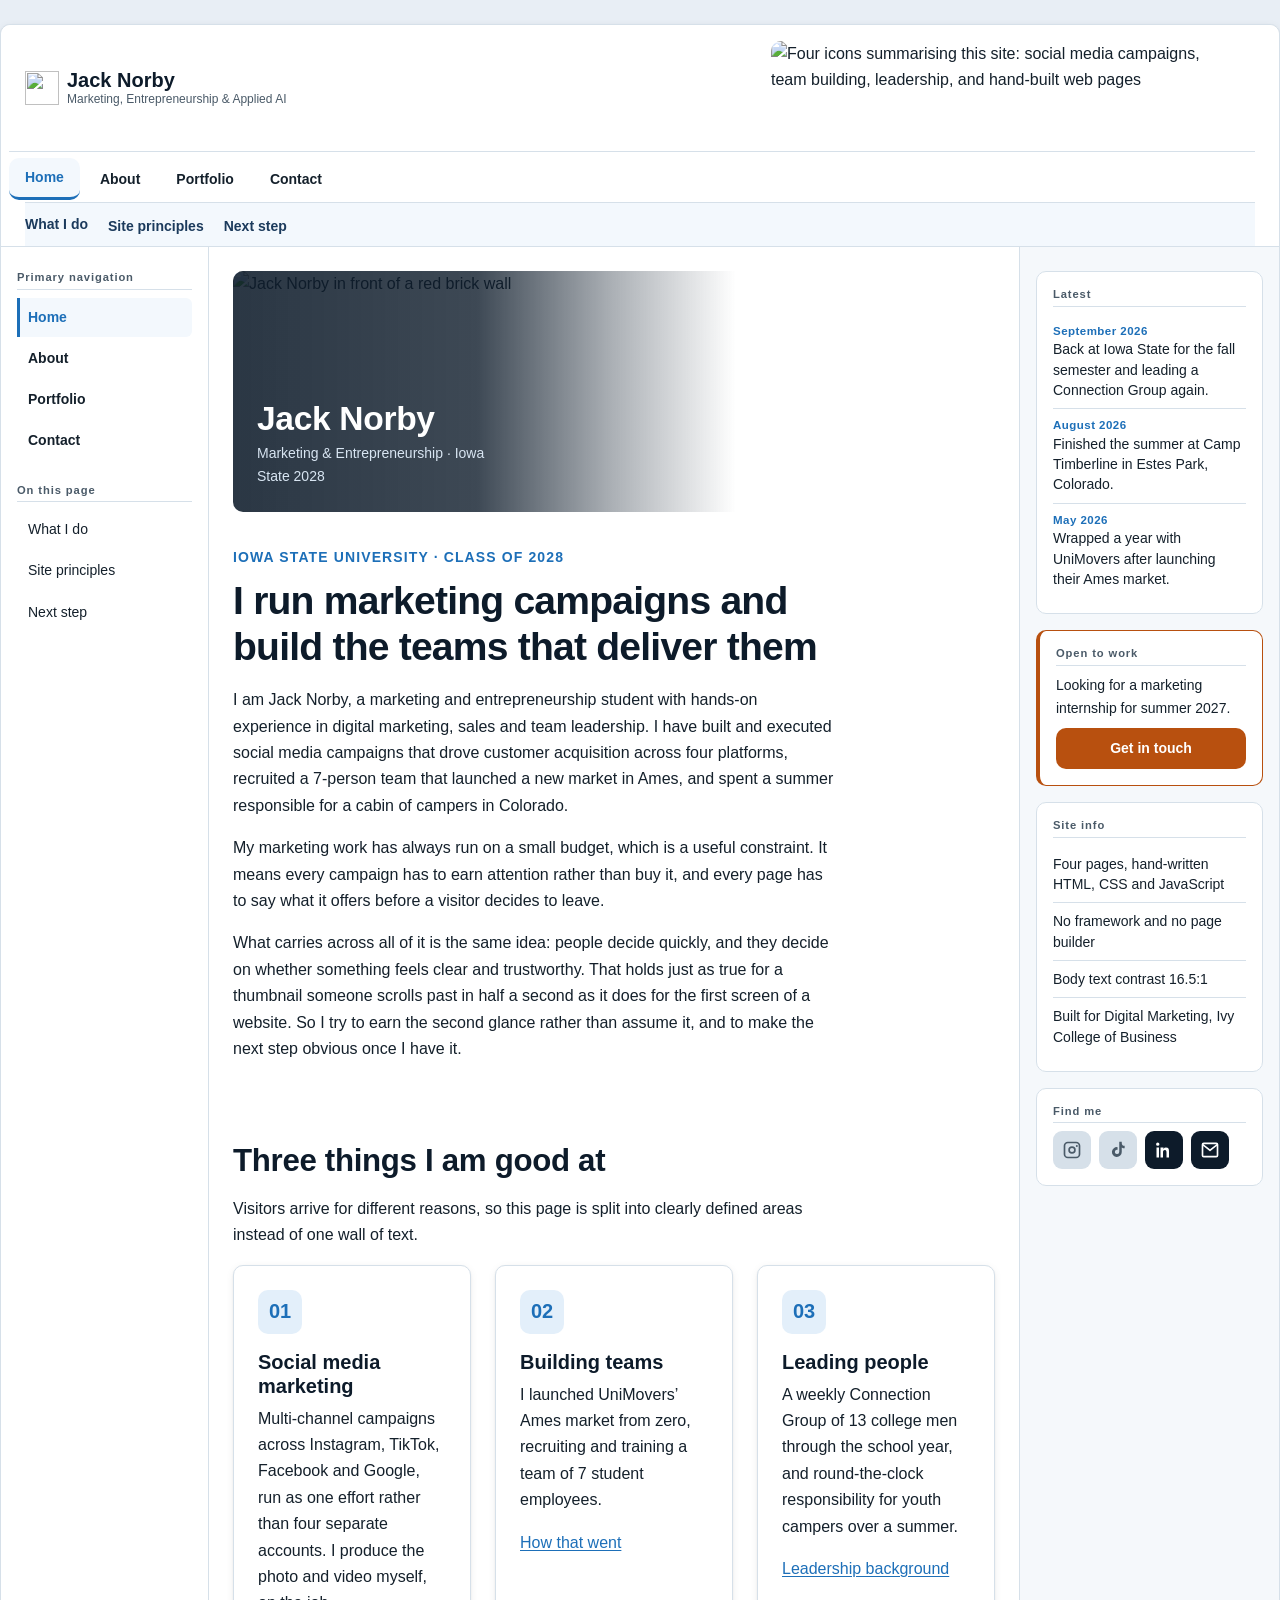
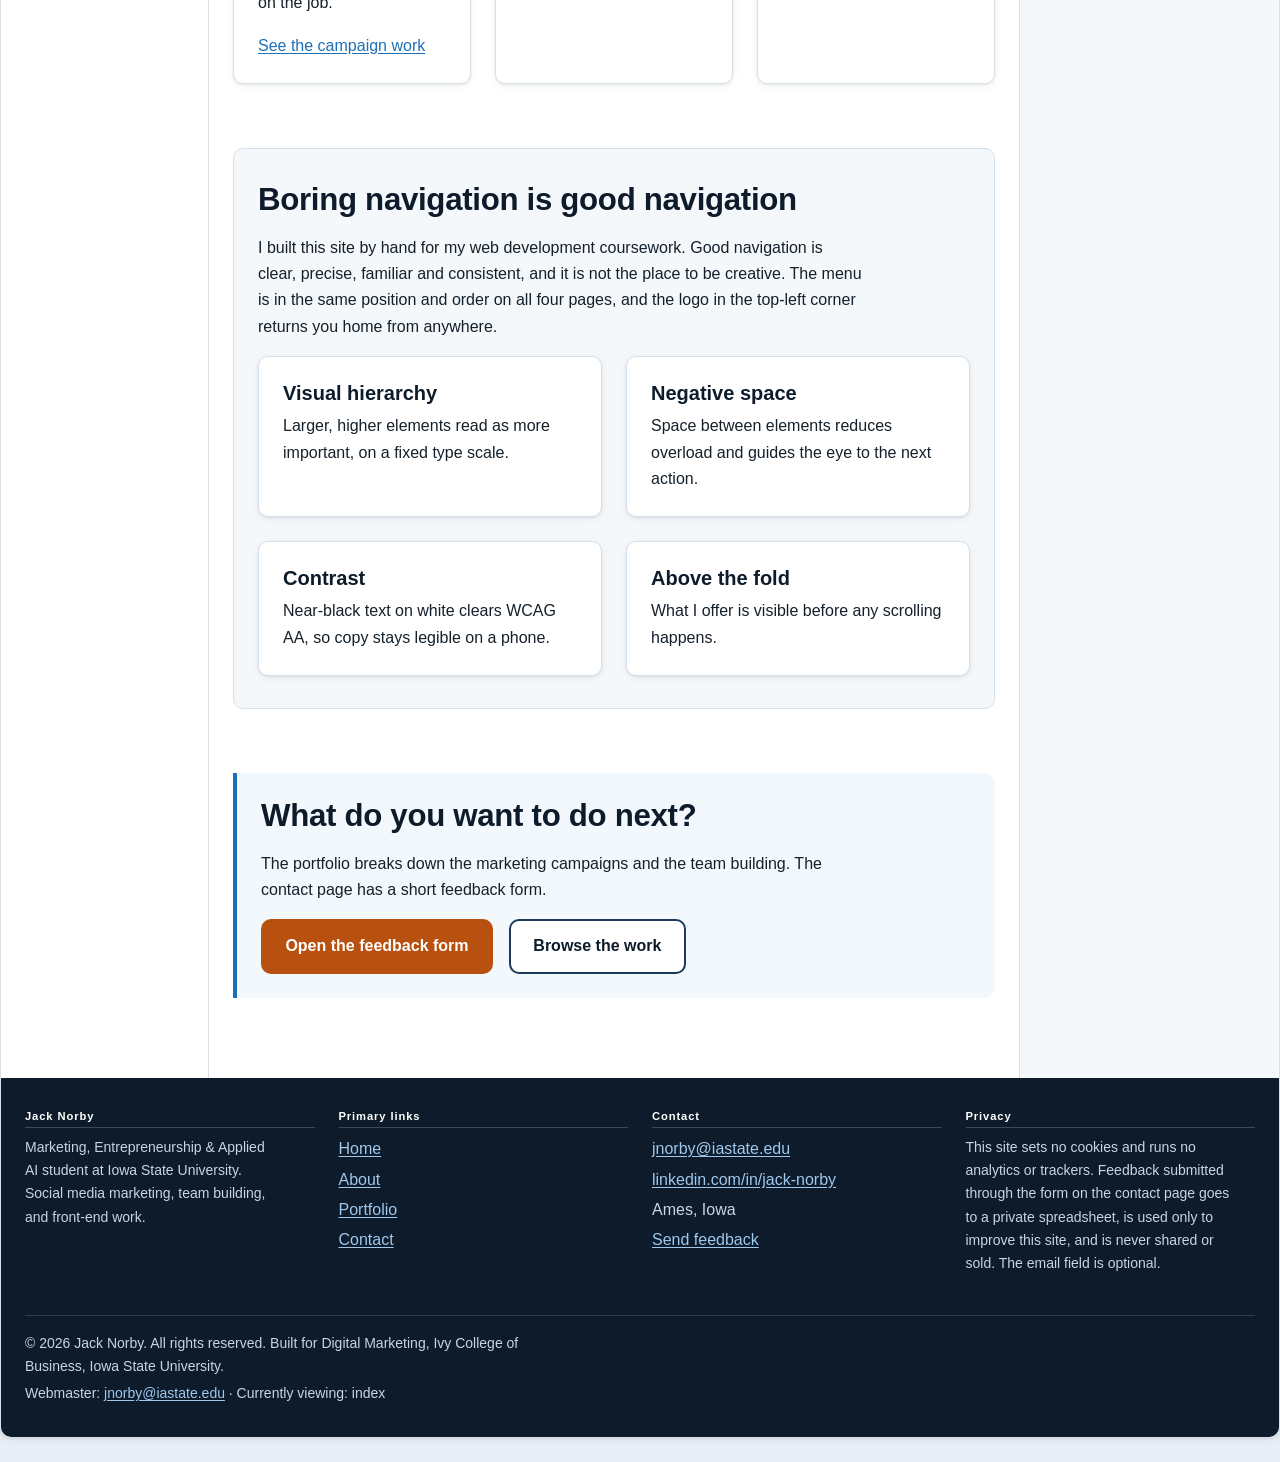
==== index.html @ fef016b6 "Add files via upload" ====
<!DOCTYPE html>
<html lang="en">
<head>
  <meta charset="UTF-8">
  <meta name="viewport" content="width=device-width, initial-scale=1.0">
  <meta name="description" content="Jack Norby — marketing student at Iowa State University. Social media marketing campaigns, team building, and hand-built web pages.">
  <title>Jack Norby | Marketing &amp; Entrepreneurship Student</title>
  <link rel="icon" href="./images/favicon.svg" type="image/svg+xml">
  <link rel="stylesheet" href="./styles.css">
</head>
<body>
  <a class="skip-link" href="#main">Skip to main content</a>

  <!-- The page area. The background showing around it on all four sides is
       the body/background area from the layout diagram. -->
  <div class="page-frame">

    <!-- Logo, informational graphics, primary nav, secondary nav (nav.js) -->
    <div data-site-header></div>
    <noscript>
      <div class="shell nav__fallback">
        <p><strong>Navigation:</strong>
          <a href="./index.html">Home</a> &middot;
          <a href="./about.html">About</a> &middot;
          <a href="./portfolio.html">Portfolio</a> &middot;
          <a href="./contact.html">Contact</a>
        </p>
      </div>
    </noscript>

    <div class="page-grid">

      <!-- Left column: primary and secondary navigation (nav.js) -->
      <aside data-site-sidebar></aside>

      <!-- Centre column: hero image at top, then the main content -->
      <div class="col-mid">
        <main id="main">

          <figure class="hero-image hero-image--photo">
            <img src="./images/hero-photo.jpg"
                 alt="Jack Norby in front of a red brick wall"
                 width="724" height="302">
            <figcaption class="hero-image__caption">
              <strong>Jack Norby</strong>
              <span class="hero-image__sub">Marketing &amp; Entrepreneurship &middot; Iowa State 2028</span>
            </figcaption>
          </figure>

          <section class="section">
            <div class="wrap">
              <span class="eyebrow">IOWA STATE UNIVERSITY &middot; CLASS OF 2028</span>
              <h1>I run marketing campaigns and build the teams that deliver them</h1>
              <p>
                I am Jack Norby, a marketing and entrepreneurship student with
                hands-on experience in digital marketing, sales and team
                leadership. I have built and executed social media campaigns that
                drove customer acquisition across four platforms, recruited a
                7-person team that launched a new market in Ames, and spent a
                summer responsible for a cabin of campers in Colorado.
              </p>
              <p>
                My marketing work has always run on a small budget, which is a
                useful constraint. It means every campaign has to earn attention
                rather than buy it, and every page has to say what it offers before
                a visitor decides to leave.
              </p>
              <p>
                What carries across all of it is the same idea: people decide
                quickly, and they decide on whether something feels clear and
                trustworthy. That holds just as true for a thumbnail someone scrolls
                past in half a second as it does for the first screen of a website.
                So I try to earn the second glance rather than assume it, and to make
                the next step obvious once I have it.
              </p>
            </div>
          </section>

          <section class="section" id="what-i-do">
            <div class="wrap">
              <h2>Three things I am good at</h2>
              <p>
                Visitors arrive for different reasons, so this page is split into
                clearly defined areas instead of one wall of text.
              </p>

              <div class="grid grid--3">
                <article class="card">
                  <div class="card__icon" aria-hidden="true">01</div>
                  <h3>Social media marketing</h3>
                  <p>
                    Multi-channel campaigns across Instagram, TikTok, Facebook and
                    Google, run as one effort rather than four separate accounts. I
                    produce the photo and video myself, on the job.
                  </p>
                  <p><a href="./portfolio.html">See the campaign work</a></p>
                </article>

                <article class="card">
                  <div class="card__icon" aria-hidden="true">02</div>
                  <h3>Building teams</h3>
                  <p>
                    I launched UniMovers&rsquo; Ames market from zero, recruiting
                    and training a team of 7 student employees.
                  </p>
                  <p><a href="./about.html">How that went</a></p>
                </article>

                <article class="card">
                  <div class="card__icon" aria-hidden="true">03</div>
                  <h3>Leading people</h3>
                  <p>
                    A weekly Connection Group of 13 college men through the school
                    year, and round-the-clock responsibility for youth campers over
                    a summer.
                  </p>
                  <p><a href="./about.html">Leadership background</a></p>
                </article>
              </div>
            </div>
          </section>

          <section class="section section--alt" id="principles">
            <div class="wrap">
              <h2>Boring navigation is good navigation</h2>
              <p>
                I built this site by hand for my web development coursework. Good
                navigation is clear, precise, familiar and consistent, and it is not
                the place to be creative. The menu is in the same position and order
                on all four pages, and the logo in the top-left corner returns you
                home from anywhere.
              </p>

              <div class="grid grid--2">
                <div class="card">
                  <h3>Visual hierarchy</h3>
                  <p>Larger, higher elements read as more important, on a fixed type scale.</p>
                </div>
                <div class="card">
                  <h3>Negative space</h3>
                  <p>Space between elements reduces overload and guides the eye to the next action.</p>
                </div>
                <div class="card">
                  <h3>Contrast</h3>
                  <p>Near-black text on white clears WCAG AA, so copy stays legible on a phone.</p>
                </div>
                <div class="card">
                  <h3>Above the fold</h3>
                  <p>What I offer is visible before any scrolling happens.</p>
                </div>
              </div>
            </div>
          </section>

          <section class="section" id="next-step">
            <div class="wrap">
              <div class="callout">
                <h2>What do you want to do next?</h2>
                <p>
                  The portfolio breaks down the marketing campaigns and the team
                  building. The contact page has a short feedback form.
                </p>
                <div class="btn-row">
                  <a class="btn btn--primary" href="./contact.html">Open the feedback form</a>
                  <a class="btn btn--secondary" href="./portfolio.html">Browse the work</a>
                </div>
              </div>
            </div>
          </section>

        </main>
      </div>

      <!-- Right column: sticky content (nav.js) -->
      <aside data-site-rail></aside>

    </div>

    <div data-site-footer></div>
  </div>

  <script src="./nav.js"></script>
</body>
</html>
---- styles.css ----
/* ============================================================
   Global stylesheet
   Design decisions are driven by the course materials:
   - Sans-serif (Arial/Helvetica family) for screen legibility  [Web Dev 1, p.19]
   - Blue primary = trust/calm, accessible for red-green CVD    [Reading 02, §2]
   - High contrast body text, generous negative space           [Reading 02, §2]
   - Important content above the fold                           [Web Dev 1, p.18]
   - Print stylesheet capped at 750px                           [Web Dev 1, p.14]
   ============================================================ */

/* ---------- 1. Design tokens ---------- */
:root {
  /* Monochromatic blue palette + one warm accent for CTAs */
  --navy-900: #0d1b2a;
  --navy-800: #142c45;
  --navy-700: #1b3a5c;
  --blue-600: #1d6fb8;
  --blue-500: #2a84d2;
  --blue-100: #e3effa;
  --blue-050: #f3f8fd;

  --accent-600: #b8500f;   /* urgency/action, used sparingly */
  --accent-500: #d96319;

  --ink:        #14202b;   /* body text: 14.6:1 on white */
  --ink-muted:  #4a5a68;   /* secondary text: 7.3:1 on white */
  --surface:    #ffffff;
  --surface-alt:#f5f8fb;
  --line:       #d6e0e9;

  --ok-600:     #0f7a4f;

  /* The area around the page column (diagram: "body or background area") */
  --backdrop:   #e8eef5;

  /* Three-column page grid */
  --col-left:  208px;
  --col-right: 260px;

  /* Type scale — logical, ~1.25 ratio, so hierarchy is unambiguous */
  --step--1: 0.875rem;
  --step-0:  1rem;
  --step-1:  1.25rem;
  --step-2:  1.563rem;
  --step-3:  1.953rem;
  --step-4:  2.441rem;

  /* Spacing scale keeps white space consistent */
  --space-1: 0.25rem;
  --space-2: 0.5rem;
  --space-3: 1rem;
  --space-4: 1.5rem;
  --space-5: 2rem;
  --space-6: 3rem;
  --space-7: 4.5rem;

  --radius: 10px;
  --shadow-1: 0 1px 2px rgba(13, 27, 42, 0.08), 0 2px 8px rgba(13, 27, 42, 0.06);
  --shadow-2: 0 6px 24px rgba(13, 27, 42, 0.14);

  --measure: 68ch;          /* readable line length */
  --wrap: 1120px;
  --transition: 160ms ease;
}

/* ---------- 2. Reset / base ---------- */
*, *::before, *::after { box-sizing: border-box; }

html { scroll-behavior: smooth; }

body {
  margin: 0;
  font-family: Arial, Helvetica, "Helvetica Neue", sans-serif;
  font-size: var(--step-0);
  line-height: 1.65;
  color: var(--ink);
  /* The page column sits on a distinct background, which is the
     "body or background area" framing the layout on all sides. */
  background: var(--backdrop);
  -webkit-text-size-adjust: 100%;
}

img, svg { max-width: 100%; height: auto; display: block; }

h1, h2, h3, h4 {
  line-height: 1.2;
  color: var(--navy-900);
  margin: 0 0 var(--space-3);
  text-wrap: balance;
}
h1 { font-size: var(--step-4); letter-spacing: -0.02em; }
h2 { font-size: var(--step-3); letter-spacing: -0.01em; }
h3 { font-size: var(--step-1); }
h4 { font-size: var(--step-0); text-transform: none; }

p, ul, ol { margin: 0 0 var(--space-3); max-width: var(--measure); }
ul, ol { padding-left: 1.25em; }
li + li { margin-top: var(--space-1); }

/* Web convention: in-text links are a different color AND underlined,
   and visited links change color so people remember where they've been. */
a { color: var(--blue-600); text-decoration: underline; text-underline-offset: 2px; }
a:visited { color: var(--navy-700); }
a:hover { color: var(--accent-600); }
a:focus-visible,
button:focus-visible,
summary:focus-visible {
  outline: 3px solid var(--blue-500);
  outline-offset: 2px;
  border-radius: 4px;
}

/* Skip link — keyboard users get past the nav */
.skip-link {
  position: absolute;
  left: -9999px;
  top: 0;
  background: var(--navy-900);
  color: #fff;
  padding: var(--space-2) var(--space-3);
  z-index: 100;
}
.skip-link:focus { left: var(--space-3); top: var(--space-3); }

/* ---------- 3. Layout helpers ---------- */
.wrap {
  width: 100%;
  max-width: var(--wrap);
  margin-inline: auto;
  padding-inline: var(--space-4);
}

/* The page column. Everything inside the white area lines up to this,
   so the header, the three columns and the footer share one grid. */
.shell {
  width: 100%;
  max-width: 1280px;
  margin-inline: auto;
  padding-inline: var(--space-4);
}

/* The white page sitting on the backdrop. */
.page-frame {
  max-width: 1320px;
  margin: var(--space-4) auto;
  background: var(--surface);
  border: 1px solid var(--line);
  border-radius: var(--radius);
  box-shadow: var(--shadow-1);
}

/* The header and footer live inside the page area, so they take its corners.
   Note: no overflow:hidden here — that would create a scroll container and
   stop the right-hand rail from sticking. */
.page-frame > .site-header {
  position: static;
  border-radius: var(--radius) var(--radius) 0 0;
  backdrop-filter: none;
  background: var(--surface);
}
.page-frame > .site-footer {
  border-radius: 0 0 var(--radius) var(--radius);
  margin-top: 0;
}

/* Left navigation | main content | sticky content */
.page-grid {
  display: grid;
  grid-template-columns: var(--col-left) minmax(0, 1fr) var(--col-right);
  gap: 0;
  align-items: start;
}

/* The columns themselves stretch the full height of the grid row so their
   border and background run the whole way down; the contents stick instead. */
.col-left {
  padding: var(--space-4) var(--space-3);
  border-right: 1px solid var(--line);
  align-self: stretch;
}

.col-mid { min-width: 0; padding: var(--space-4); }

.col-right {
  padding: var(--space-4) var(--space-3);
  border-left: 1px solid var(--line);
  background: var(--surface-alt);
  align-self: stretch;
}

/* "Sticky content such as news items, adverts, offers..." */
.col-sticky { position: sticky; top: var(--space-3); }
.col-sticky--rail { display: grid; gap: var(--space-3); align-content: start; }

.section { padding-block: var(--space-6); }
.section--alt { background: var(--surface-alt); border-block: 1px solid var(--line); }

.section-head { max-width: var(--measure); margin-bottom: var(--space-5); }
.section-head p { color: var(--ink-muted); font-size: var(--step-1); margin-bottom: 0; }

.eyebrow {
  display: inline-block;
  font-size: var(--step--1);
  font-weight: bold;
  letter-spacing: 0.08em;
  color: var(--blue-600);
  margin-bottom: var(--space-2);
}

.grid { display: grid; gap: var(--space-4); }
.grid--3 { grid-template-columns: repeat(auto-fit, minmax(260px, 1fr)); }
.grid--2 { grid-template-columns: repeat(auto-fit, minmax(300px, 1fr)); }

/* ---------- 4. Header + navigation (injected by nav.js) ---------- */
.site-header {
  position: sticky;
  top: 0;
  z-index: 50;
  background: rgba(255, 255, 255, 0.96);
  backdrop-filter: saturate(150%) blur(8px);
  border-bottom: 1px solid var(--line);
}

.site-header__inner {
  display: flex;
  align-items: center;
  justify-content: space-between;
  gap: var(--space-4);
  min-height: 68px;
}

/* Convention: brand logo top-left, and it links home from every page. */
.brand {
  display: inline-flex;
  align-items: center;
  gap: var(--space-2);
  font-weight: bold;
  font-size: var(--step-1);
  color: var(--navy-900);
  text-decoration: none;
  flex: 0 0 auto;
}
.brand:visited { color: var(--navy-900); }
.brand:hover { color: var(--blue-600); }
.brand img { width: 34px; height: 34px; }
.brand__name { white-space: nowrap; }

.nav__list {
  list-style: none;
  display: flex;
  align-items: center;
  gap: var(--space-1);
  /* Pull the row back by the link's own side padding so the first label
     sits flush with the logo and the content below, not inset from it. */
  margin: 0 0 0 calc(var(--space-3) * -1);
  padding: 0;
  max-width: none;
}
.nav__link {
  display: block;
  padding: var(--space-2) var(--space-3);
  border-radius: var(--radius);
  color: var(--ink);
  text-decoration: none;
  font-weight: bold;
  font-size: var(--step--1);
  border-bottom: 3px solid transparent;
  transition: background var(--transition), color var(--transition), border-color var(--transition);
}
.nav__link:visited { color: var(--ink); }
/* Interactive feedback: every nav item has an explicit hover state. */
.nav__link:hover { background: var(--blue-100); color: var(--navy-900); }
.nav__link[aria-current="page"] {
  color: var(--blue-600);
  border-bottom-color: var(--blue-600);
  background: var(--blue-050);
}
/* The current page's link still needs its own hover state, otherwise it is the
   one item in the menu that gives no feedback when the pointer is over it. */
.nav__link[aria-current="page"]:hover { background: var(--blue-100); color: var(--navy-900); }

/* Hamburger button — hidden on desktop, shown by the media query below. */
.nav__toggle {
  display: none;
  align-items: center;
  gap: var(--space-2);
  background: var(--surface);
  color: var(--navy-900);
  border: 1px solid var(--line);
  border-radius: var(--radius);
  padding: var(--space-2) var(--space-3);
  font: inherit;
  font-size: var(--step--1);
  font-weight: bold;
  cursor: pointer;
  transition: background var(--transition), border-color var(--transition);
}
.nav__toggle:hover { background: var(--blue-100); border-color: var(--blue-500); }
.nav__bars { display: grid; gap: 4px; }
.nav__bars span {
  display: block;
  width: 20px;
  height: 2px;
  background: currentColor;
  border-radius: 2px;
}

.nav__fallback { font-size: var(--step--1); }

/* ---------- 5. Buttons ---------- */
.btn {
  display: inline-flex;
  align-items: center;
  justify-content: center;
  gap: var(--space-2);
  padding: 0.75rem 1.4rem;
  border: 2px solid transparent;
  border-radius: var(--radius);
  font-weight: bold;
  font-size: var(--step-0);
  text-decoration: none;
  cursor: pointer;
  transition: transform var(--transition), background var(--transition),
              color var(--transition), box-shadow var(--transition), border-color var(--transition);
}
.btn--primary { background: var(--accent-600); color: #fff; }
.btn--primary:visited { color: #fff; }
.btn--primary:hover { background: var(--accent-500); transform: translateY(-2px); box-shadow: var(--shadow-2); }
.btn--secondary { background: var(--surface); color: var(--navy-900); border-color: var(--navy-700); }
.btn--secondary:visited { color: var(--navy-900); }
.btn--secondary:hover { background: var(--navy-900); color: #fff; transform: translateY(-2px); }
.btn:active { transform: translateY(0); }

.btn-row { display: flex; flex-wrap: wrap; gap: var(--space-3); }

/* ---------- 6. Hero (above the fold) ---------- */
.hero {
  background:
    radial-gradient(120% 120% at 100% 0%, var(--navy-700) 0%, var(--navy-900) 55%);
  color: #fff;
  padding-block: var(--space-7);
}
.hero__inner {
  display: grid;
  grid-template-columns: 1.15fr 0.85fr;
  gap: var(--space-6);
  align-items: center;
}
.hero h1 { color: #fff; font-size: clamp(2rem, 1.2rem + 3.2vw, 3.25rem); }
.hero p { color: #d8e5f2; font-size: var(--step-1); }
.hero .eyebrow { color: #8fc2ee; }
.hero__art { filter: drop-shadow(0 18px 36px rgba(0, 0, 0, 0.35)); }

.stat-row {
  display: flex;
  flex-wrap: wrap;
  gap: var(--space-5);
  margin-top: var(--space-5);
  padding-top: var(--space-4);
  border-top: 1px solid rgba(255, 255, 255, 0.18);
}
.stat__num { display: block; font-size: var(--step-3); font-weight: bold; color: #fff; }
.stat__label { font-size: var(--step--1); color: #a9c4dc; }

/* ---------- 7. Cards ---------- */
.card {
  background: var(--surface);
  border: 1px solid var(--line);
  border-radius: var(--radius);
  padding: var(--space-4);
  box-shadow: var(--shadow-1);
  transition: transform var(--transition), box-shadow var(--transition), border-color var(--transition);
}
.card:hover { transform: translateY(-4px); box-shadow: var(--shadow-2); border-color: var(--blue-500); }
.card h3 { margin-bottom: var(--space-2); }
.card p:last-child { margin-bottom: 0; }
.card__icon {
  width: 44px; height: 44px;
  display: grid; place-items: center;
  border-radius: var(--radius);
  background: var(--blue-100);
  color: var(--blue-600);
  font-size: var(--step-1);
  font-weight: bold;
  margin-bottom: var(--space-3);
}

/* Portfolio cards */
.work { display: flex; flex-direction: column; padding: 0; overflow: hidden; }
.work__thumb { border-bottom: 1px solid var(--line); background: var(--blue-050); }
.work__thumb img { width: 100%; aspect-ratio: 16 / 9; object-fit: cover; }
.work__body { padding: var(--space-4); display: flex; flex-direction: column; flex: 1; }
.work__body h3 { margin-bottom: var(--space-1); }
.tag-row { display: flex; flex-wrap: wrap; gap: var(--space-1); margin-bottom: var(--space-3); list-style: none; padding: 0; }
.tag {
  font-size: 0.75rem;
  font-weight: bold;
  letter-spacing: 0.03em;
  background: var(--blue-100);
  color: var(--navy-700);
  padding: 2px 8px;
  border-radius: 999px;
}
.work__result {
  margin-top: auto;
  padding-top: var(--space-3);
  border-top: 1px dashed var(--line);
  font-size: var(--step--1);
  color: var(--ok-600);
  font-weight: bold;
}

/* ---------- 8. Content blocks ---------- */
/* Portrait photo. A 2:3 source, so the box declares that ratio and the image
   covers it — no distortion if the photo is ever swapped for a different crop. */
.photo {
  width: 100%;
  max-width: 360px;
  aspect-ratio: 2 / 3;
  object-fit: cover;
  object-position: center 30%;
  border-radius: var(--radius);
  box-shadow: var(--shadow-1);
}

.prose { max-width: var(--measure); }
.prose h2 { margin-top: var(--space-5); }
.prose h2:first-child { margin-top: 0; }

.split { display: grid; grid-template-columns: 0.9fr 1.1fr; gap: var(--space-6); align-items: start; }

.callout {
  background: var(--blue-050);
  border-left: 4px solid var(--blue-600);
  border-radius: 0 var(--radius) var(--radius) 0;
  padding: var(--space-4);
  margin-bottom: var(--space-4);
}
.callout p:last-child { margin-bottom: 0; }

.skill-list { list-style: none; padding: 0; }
.skill-list li { margin-bottom: var(--space-3); }
.skill-list strong { display: block; color: var(--navy-900); }
.meter {
  /* A span by default, so it needs an explicit block box for height to apply. */
  display: block;
  height: 8px;
  background: var(--blue-100);
  border-radius: 999px;
  overflow: hidden;
  margin-top: var(--space-1);
  max-width: 320px;
}
.meter > span { display: block; height: 100%; background: var(--blue-600); border-radius: 999px; }

.timeline { list-style: none; padding: 0; border-left: 2px solid var(--line); margin-left: var(--space-2); }
/* Direct children only — nested lists (e.g. .photo-row) must not inherit the
   entry indent or pick up a timeline dot of their own. */
.timeline > li { position: relative; padding: 0 0 var(--space-4) var(--space-4); }
.timeline > li::before {
  content: "";
  position: absolute;
  left: -7px; top: 8px;
  width: 12px; height: 12px;
  border-radius: 50%;
  background: var(--blue-600);
  border: 2px solid var(--surface);
}
.timeline time { display: block; font-size: var(--step--1); font-weight: bold; color: var(--blue-600); }

/* Photo strip inside a timeline entry. Three across on desktop, stacking to
   one column on a phone so faces stay big enough to read. */
.photo-row {
  list-style: none;
  padding: 0;
  margin: var(--space-3) 0 0;
  display: grid;
  grid-template-columns: repeat(2, minmax(0, 1fr));
  gap: var(--space-2);
  max-width: var(--measure);
}
.photo-row img {
  display: block;
  width: 100%;
  height: 100%;
  aspect-ratio: 3 / 2;
  object-fit: cover;
  border-radius: var(--radius);
  border: 1px solid var(--line);
}
@media (max-width: 720px) {
  .photo-row { grid-template-columns: minmax(0, 1fr); }
}

/* A single supporting photo inside a card. */
.card__photo {
  display: block;
  width: 100%;
  aspect-ratio: 3 / 2;
  object-fit: cover;
  border-radius: var(--radius);
  border: 1px solid var(--line);
  margin-top: var(--space-3);
}

/* Video embed — poster frame until played, so nothing downloads on load. */
.video-figure { margin: 0; max-width: var(--measure); }
.video-figure video {
  display: block;
  width: 100%;
  height: auto;
  aspect-ratio: 16 / 9;
  background: #000;
  border-radius: var(--radius);
  border: 1px solid var(--line);
}
.video-figure figcaption {
  font-size: var(--step--1);
  color: var(--ink-muted);
  margin-top: var(--space-2);
}

/* FAQ — trust signal, uses native disclosure so it works without JS */
.faq { max-width: var(--measure); }
.faq details {
  border: 1px solid var(--line);
  border-radius: var(--radius);
  background: var(--surface);
  margin-bottom: var(--space-2);
}
.faq summary {
  cursor: pointer;
  padding: var(--space-3);
  font-weight: bold;
  color: var(--navy-900);
  transition: background var(--transition);
  list-style: none;
}
.faq summary::-webkit-details-marker { display: none; }
.faq summary::after { content: " +"; color: var(--blue-600); float: right; }
.faq details[open] summary::after { content: " \2013"; }
.faq summary:hover { background: var(--blue-050); }
.faq details > p { padding: 0 var(--space-3) var(--space-3); margin: 0; }

/* ---------- 9. Embedded Google Form ---------- */
.form-panel {
  background: var(--surface);
  border: 1px solid var(--line);
  border-radius: var(--radius);
  box-shadow: var(--shadow-1);
  padding: var(--space-4);
}
.form-frame {
  position: relative;
  width: 100%;
  border: 1px solid var(--line);
  border-radius: var(--radius);
  overflow: hidden;
  background: var(--surface-alt);
}
.form-frame iframe {
  display: block;
  width: 100%;
  height: 1100px;   /* tall enough that the form does not double-scroll on desktop */
  border: 0;
}
.form-note { font-size: var(--step--1); color: var(--ink-muted); margin-top: var(--space-3); }

.contact-list { list-style: none; padding: 0; }
.contact-list li { margin-bottom: var(--space-3); }
.contact-list strong { display: block; font-size: var(--step--1); color: var(--ink-muted); }

/* ---------- 10. Footer (injected by nav.js) ---------- */
.site-footer {
  background: var(--navy-900);
  color: #c6d6e6;
  padding-block: var(--space-5);
  margin-top: var(--space-6);
}
.site-footer a { color: #9fc8ee; }
.site-footer a:visited { color: #b9b9e6; }
.site-footer a:hover { color: #fff; }
.site-footer__inner { display: flex; flex-wrap: wrap; gap: var(--space-4); justify-content: space-between; }
.site-footer h4 { color: #fff; font-size: var(--step--1); letter-spacing: 0.06em; margin-bottom: var(--space-2); }
.site-footer ul { list-style: none; padding: 0; margin: 0; }
.site-footer li { margin-bottom: var(--space-1); }
.site-footer__legal {
  border-top: 1px solid rgba(255, 255, 255, 0.14);
  margin-top: var(--space-4);
  padding-top: var(--space-3);
  font-size: var(--step--1);
}

/* ============================================================
   11. Responsive design — mobile-last breakpoints
   ============================================================ */

/* Tablet */
@media (max-width: 900px) {
  .hero__inner { grid-template-columns: 1fr; }
  /* The headline and CTA stay first so the offer is still above the fold on a
     phone; the illustration follows rather than pushing the text down. */
  .hero__art { width: 100%; max-width: 380px; margin-inline: auto; }
  .split { grid-template-columns: 1fr; gap: var(--space-5); }
  .form-frame iframe { height: 1250px; }
}

/* Phone: nav collapses behind the hamburger button */
@media (max-width: 720px) {
  :root { --step-4: 2rem; --step-3: 1.6rem; }

  .site-header__inner { flex-wrap: wrap; min-height: 60px; padding-block: var(--space-2); }

  .nav__toggle { display: inline-flex; }

  .nav {
    flex-basis: 100%;
    display: none;
    padding-bottom: var(--space-3);
  }
  .nav.is-open { display: block; }

  /* Stacked menu: full-width rows, so the flush-left pull is reset. */
  .nav__list { flex-direction: column; align-items: stretch; gap: var(--space-1); margin-left: 0; }
  .nav__link {
    padding: 0.8rem var(--space-3);
    font-size: var(--step-0);
    border-bottom: 1px solid var(--line);
    border-radius: 0;
  }
  .nav__link[aria-current="page"] { border-left: 4px solid var(--blue-600); border-bottom-color: var(--line); }

  .section { padding-block: var(--space-5); }
  .hero { padding-block: var(--space-6); }
  .btn { width: 100%; }
  .btn-row { flex-direction: column; }
  .stat-row { gap: var(--space-4); }
  .site-footer__inner { flex-direction: column; gap: var(--space-4); }
}

/* Respect users who ask for less motion */
@media (prefers-reduced-motion: reduce) {
  html { scroll-behavior: auto; }
  *, *::before, *::after { transition-duration: 0.01ms !important; animation-duration: 0.01ms !important; }
}

/* ============================================================
   12. Print stylesheet
   Course note: printers chop content wider than 600-750px, so the
   printable width is capped and navigation chrome is dropped.
   ============================================================ */
@media print {
  .site-header, .site-footer, .nav__toggle, .btn-row, .form-frame { display: none !important; }
  body { color: #000; background: #fff; font-size: 11pt; }
  .wrap { max-width: 750px; padding-inline: 0; }
  .hero { background: none; color: #000; padding-block: 0; }
  .hero h1, .hero p, .stat__num { color: #000; }
  .card, .callout { box-shadow: none; border: 1px solid #999; break-inside: avoid; }
  a { color: #000; }
  a[href^="http"]::after { content: " (" attr(href) ")"; font-size: 9pt; }
}

/* ============================================================
   13. Regions from the "Web Page Area" layout diagram
   ============================================================ */

/* ---------- Header: logo + informational graphics ---------- */
.header-top {
  display: grid;
  grid-template-columns: auto minmax(0, 1fr) auto;
  align-items: center;
  gap: var(--space-4);
  padding-block: var(--space-3);
}

.brand__text { display: grid; }
.brand__name { font-size: var(--step-1); line-height: 1.2; white-space: nowrap; }
.brand__tag {
  font-size: 0.75rem;
  font-weight: normal;
  color: var(--ink-muted);
  line-height: 1.3;
}

/* Informational graphics area — describes in images what the site is about. */
.header-graphic { margin: 0; justify-self: end; max-width: 460px; width: 100%; }
.header-graphic img { width: 100%; height: auto; border-radius: var(--radius); }

/* ---------- Primary + secondary navigation rows ---------- */
.site-header .nav__list { border-top: 1px solid var(--line); padding-top: var(--space-1); }

/* Secondary navigation sits directly under the primary row. */
.subnav { border-top: 1px solid var(--line); background: var(--blue-050); }
.subnav__list {
  list-style: none;
  display: flex;
  flex-wrap: wrap;
  align-items: center;
  gap: var(--space-1);
  /* Same flush-left correction as the primary row above. */
  margin: 0 0 0 calc(var(--space-2) * -1);
  padding: var(--space-1) 0;
  max-width: none;
}
.subnav__link {
  display: block;
  padding: var(--space-1) var(--space-2);
  font-size: var(--step--1);
  font-weight: bold;
  color: var(--navy-700);
  text-decoration: none;
  border-radius: 6px;
  transition: background var(--transition), color var(--transition);
}
.subnav__link:visited { color: var(--navy-700); }
.subnav__link:hover { background: var(--blue-100); color: var(--navy-900); }

/* ---------- Left column navigation ---------- */
.rail__head {
  font-size: 0.7rem;
  font-weight: bold;
  letter-spacing: 0.08em;
  text-transform: none;
  color: var(--ink-muted);
  margin: 0 0 var(--space-2);
  padding-bottom: var(--space-1);
  border-bottom: 1px solid var(--line);
}

.sidenav { margin-bottom: var(--space-4); }
.sidenav__list { list-style: none; margin: 0; padding: 0; max-width: none; }
.sidenav__list li + li { margin-top: 2px; }
.sidenav__link {
  display: block;
  padding: var(--space-2);
  font-size: var(--step--1);
  font-weight: bold;
  color: var(--ink);
  text-decoration: none;
  border-left: 3px solid transparent;
  border-radius: 0 6px 6px 0;
  transition: background var(--transition), color var(--transition), border-color var(--transition);
}
.sidenav__link:visited { color: var(--ink); }
.sidenav__link:hover { background: var(--blue-100); color: var(--navy-900); border-left-color: var(--blue-500); }
.sidenav__link[aria-current="page"] {
  color: var(--blue-600);
  background: var(--blue-050);
  border-left-color: var(--blue-600);
}
.sidenav--secondary .sidenav__link { font-weight: normal; }

/* ---------- Right column sticky content ---------- */
.rail__card {
  background: var(--surface);
  border: 1px solid var(--line);
  border-radius: var(--radius);
  padding: var(--space-3);
}
.rail__card p { font-size: var(--step--1); margin-bottom: var(--space-2); max-width: none; }
.rail__card--offer { border-color: var(--accent-600); border-left-width: 4px; }

.rail__news, .rail__info { list-style: none; margin: 0; padding: 0; max-width: none; }
.rail__news li, .rail__info li {
  font-size: var(--step--1);
  line-height: 1.45;
  padding-block: var(--space-2);
}
.rail__news li + li, .rail__info li + li { border-top: 1px solid var(--line); margin-top: 0; }
.rail__news time {
  display: block;
  font-weight: bold;
  color: var(--blue-600);
  font-size: 0.72rem;
  letter-spacing: 0.04em;
}

.btn--sm { padding: 0.45rem 0.9rem; font-size: var(--step--1); width: 100%; }

/* Social networking icons */
.social { list-style: none; display: flex; flex-wrap: wrap; gap: var(--space-2); margin: 0; padding: 0; max-width: none; }
.social li + li { margin-top: 0; }
.social__link {
  display: grid;
  place-items: center;
  width: 38px;
  height: 38px;
  border-radius: 9px;
  background: var(--navy-900);
  color: #fff;
  transition: background var(--transition), transform var(--transition);
}
.social__link svg { width: 20px; height: 20px; fill: currentColor; }
a.social__link:hover { background: var(--accent-600); transform: translateY(-2px); }
/* No profile URL configured yet — shown, but visibly not a link. */
.social__link--todo { background: var(--line); color: var(--ink-muted); cursor: help; }

/* ---------- Photo hero ----------
   A real photograph rather than a graphic, with the title as HTML text laid
   over it (never text baked into the image). The scrim opacity was chosen by
   measuring the brightest pixel in the text region: white over it clears
   7.6:1 at 0.65, so 0.78 leaves a comfortable margin. */
.hero-image--photo { position: relative; }

.hero-image--photo img {
  aspect-ratio: 724 / 302;
  object-position: center 30%;
}

.hero-image--photo::after {
  content: "";
  position: absolute;
  inset: 0;
  border-radius: var(--radius);
  background: linear-gradient(
    to right,
    rgba(13, 27, 42, 0.88) 0%,
    rgba(13, 27, 42, 0.80) 32%,
    rgba(13, 27, 42, 0.34) 50%,
    rgba(13, 27, 42, 0) 66%
  );
}

.hero-image__caption {
  position: absolute;
  z-index: 1;
  left: 0;
  bottom: 0;
  max-width: 40%;
  padding: var(--space-4);
  margin: 0;
  color: #fff;
}
.hero-image__caption .eyebrow { color: #9fc8ee; margin-bottom: var(--space-1); }
.hero-image__caption strong {
  display: block;
  font-size: clamp(1.4rem, 0.9rem + 1.6vw, 2.1rem);
  line-height: 1.15;
  letter-spacing: -0.01em;
}
.hero-image__caption span.hero-image__sub {
  display: block;
  font-size: var(--step--1);
  color: #d8e5f2;
  margin-top: var(--space-1);
}

/* ---------- Hero image at the top of the main content area ---------- */
.hero-image { margin: 0 0 var(--space-5); }
.hero-image img {
  width: 100%;
  aspect-ratio: 1200 / 380;
  object-fit: cover;
  border-radius: var(--radius);
  display: block;
}

/* Main content inside the middle column needs less vertical padding than a
   full-bleed page section, since the column already has its own. */
.col-mid .section { padding-block: var(--space-5); }
.col-mid .section:first-of-type { padding-top: 0; }
.col-mid .section--alt {
  background: var(--surface-alt);
  border: 1px solid var(--line);
  border-radius: var(--radius);
  padding-inline: var(--space-4);
  margin-block: var(--space-5);
}
.col-mid .wrap { padding-inline: 0; max-width: none; }
.col-mid .split { grid-template-columns: 1fr; gap: var(--space-4); }
.col-mid .grid--3 { grid-template-columns: repeat(auto-fit, minmax(210px, 1fr)); }
.col-mid .grid--2 { grid-template-columns: repeat(auto-fit, minmax(240px, 1fr)); }

/* ---------- Footer additions ---------- */
.site-footer__inner { display: grid; grid-template-columns: repeat(auto-fit, minmax(200px, 1fr)); gap: var(--space-4); }
.site-footer .rail__head { color: #fff; border-bottom-color: rgba(255, 255, 255, 0.2); }
.site-footer p { font-size: var(--step--1); }
.site-footer__legal { display: grid; gap: var(--space-1); }
.site-footer__legal p { margin: 0; }

/* ============================================================
   14. Responsive behaviour for the three-column layout
   ============================================================ */

/* Tablet: the sticky rail moves below the content, the left nav stays. */
@media (max-width: 1080px) {
  .page-grid { grid-template-columns: 180px minmax(0, 1fr); }
  .col-right {
    grid-column: 1 / -1;
    border-left: 0;
    border-top: 1px solid var(--line);
  }
  .col-sticky--rail { grid-template-columns: repeat(auto-fit, minmax(220px, 1fr)); }
  .col-right .col-sticky { position: static; }
  .header-graphic { max-width: 340px; }
}

/* Phone: one column. The left nav collapses away because the same links are
   already in the hamburger menu, so it would only be duplication. */
@media (max-width: 720px) {
  .page-frame { margin: 0; border-radius: 0; border-left: 0; border-right: 0; }
  .page-frame > .site-header,
  .page-frame > .site-footer { border-radius: 0; }
  .page-grid { grid-template-columns: minmax(0, 1fr); }
  .col-left { display: none; }
  .col-mid { padding: var(--space-3); }
  .col-right { padding: var(--space-3); }
  .col-sticky--rail { grid-template-columns: minmax(0, 1fr); }

  .header-top { grid-template-columns: auto auto; row-gap: var(--space-2); }
  .header-graphic { grid-column: 1 / -1; justify-self: stretch; max-width: none; }
  .subnav__list { padding-block: var(--space-2); }
  .col-mid .section--alt { padding-inline: var(--space-3); }

  /* Too narrow to overlay text across a face — stack it under the photo. */
  .hero-image--photo::after { display: none; }
  .hero-image--photo img { border-radius: var(--radius) var(--radius) 0 0; }
  .hero-image__caption {
    position: static;
    max-width: none;
    background: var(--navy-900);
    border-radius: 0 0 var(--radius) var(--radius);
    padding: var(--space-3);
  }
}

/* Print: drop both side columns along with the rest of the chrome. */
@media print {
  .col-left, .col-right, .subnav, .header-graphic, .hero-image { display: none !important; }
  .hero-image__caption { display: none !important; }
  .page-frame { border: 0; box-shadow: none; margin: 0; }
  .page-grid { display: block; }
  .col-mid { padding: 0; }
  body { background: #fff; }
}
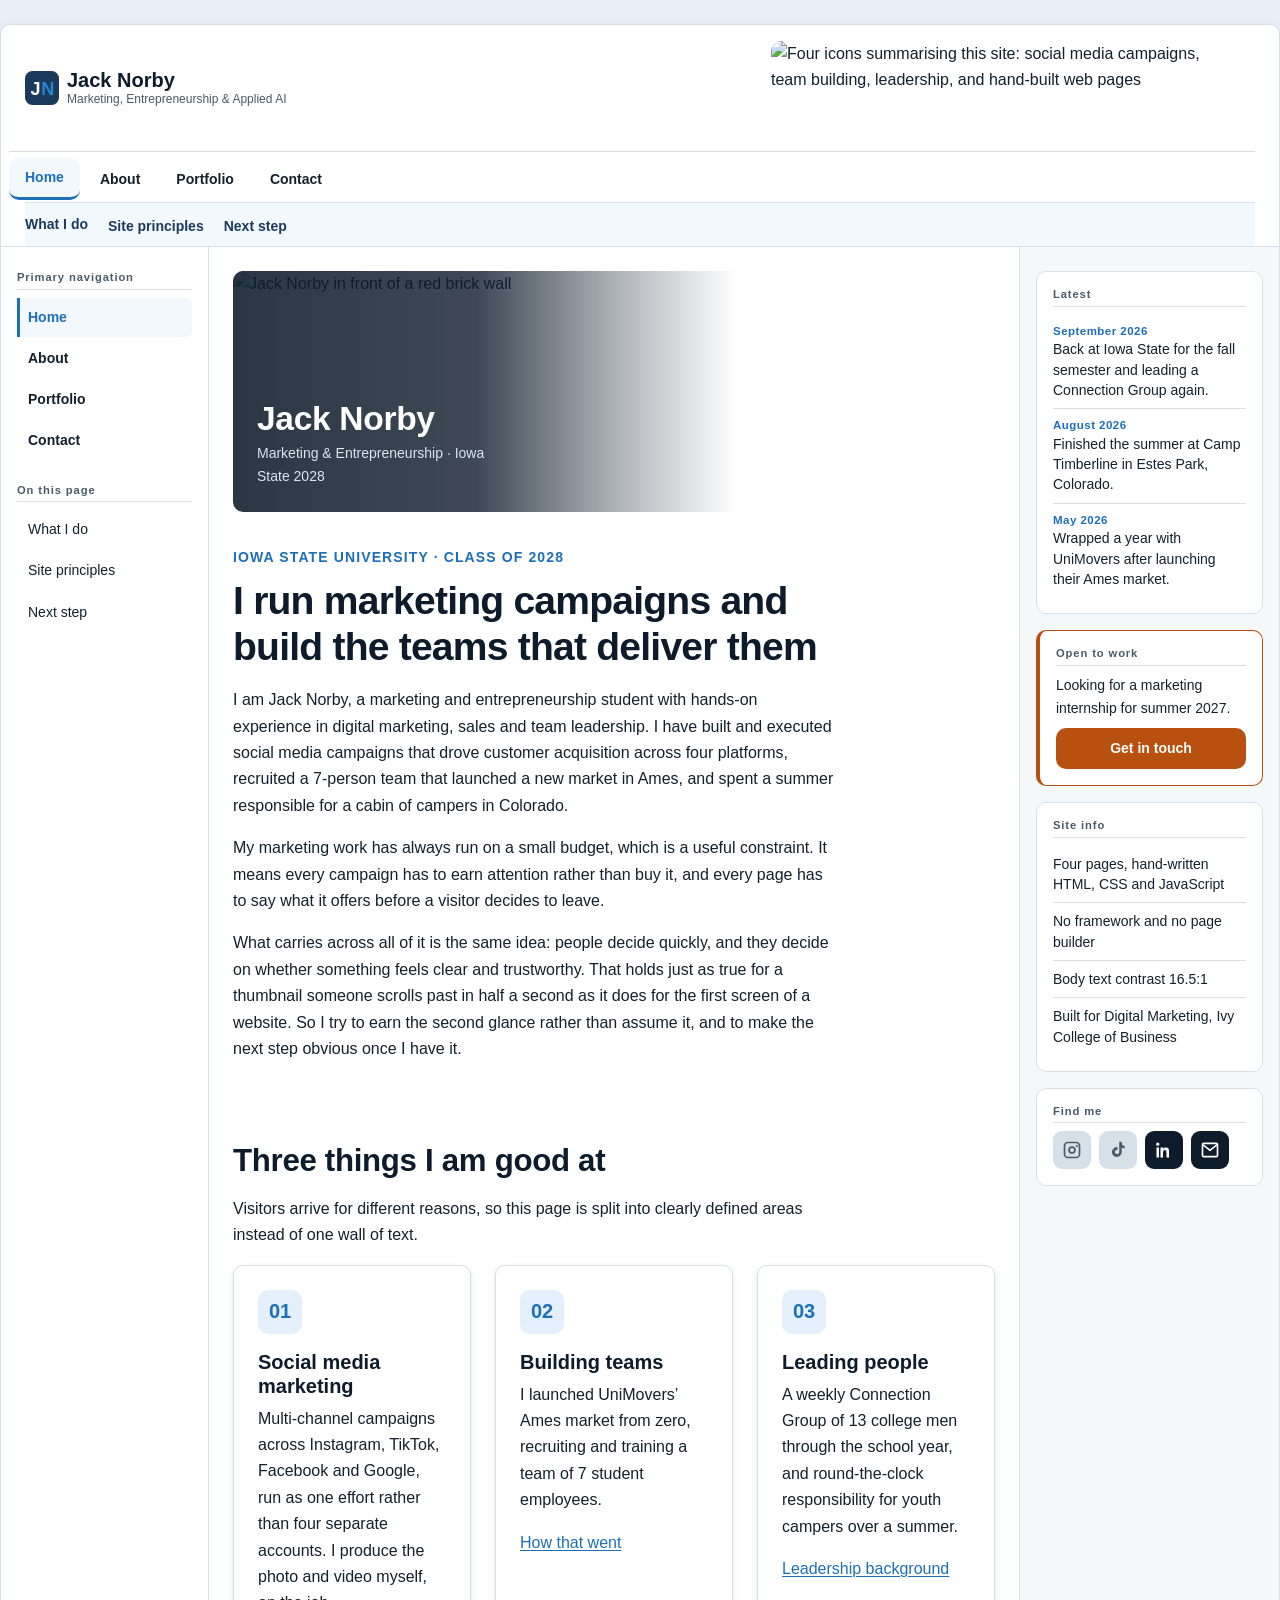
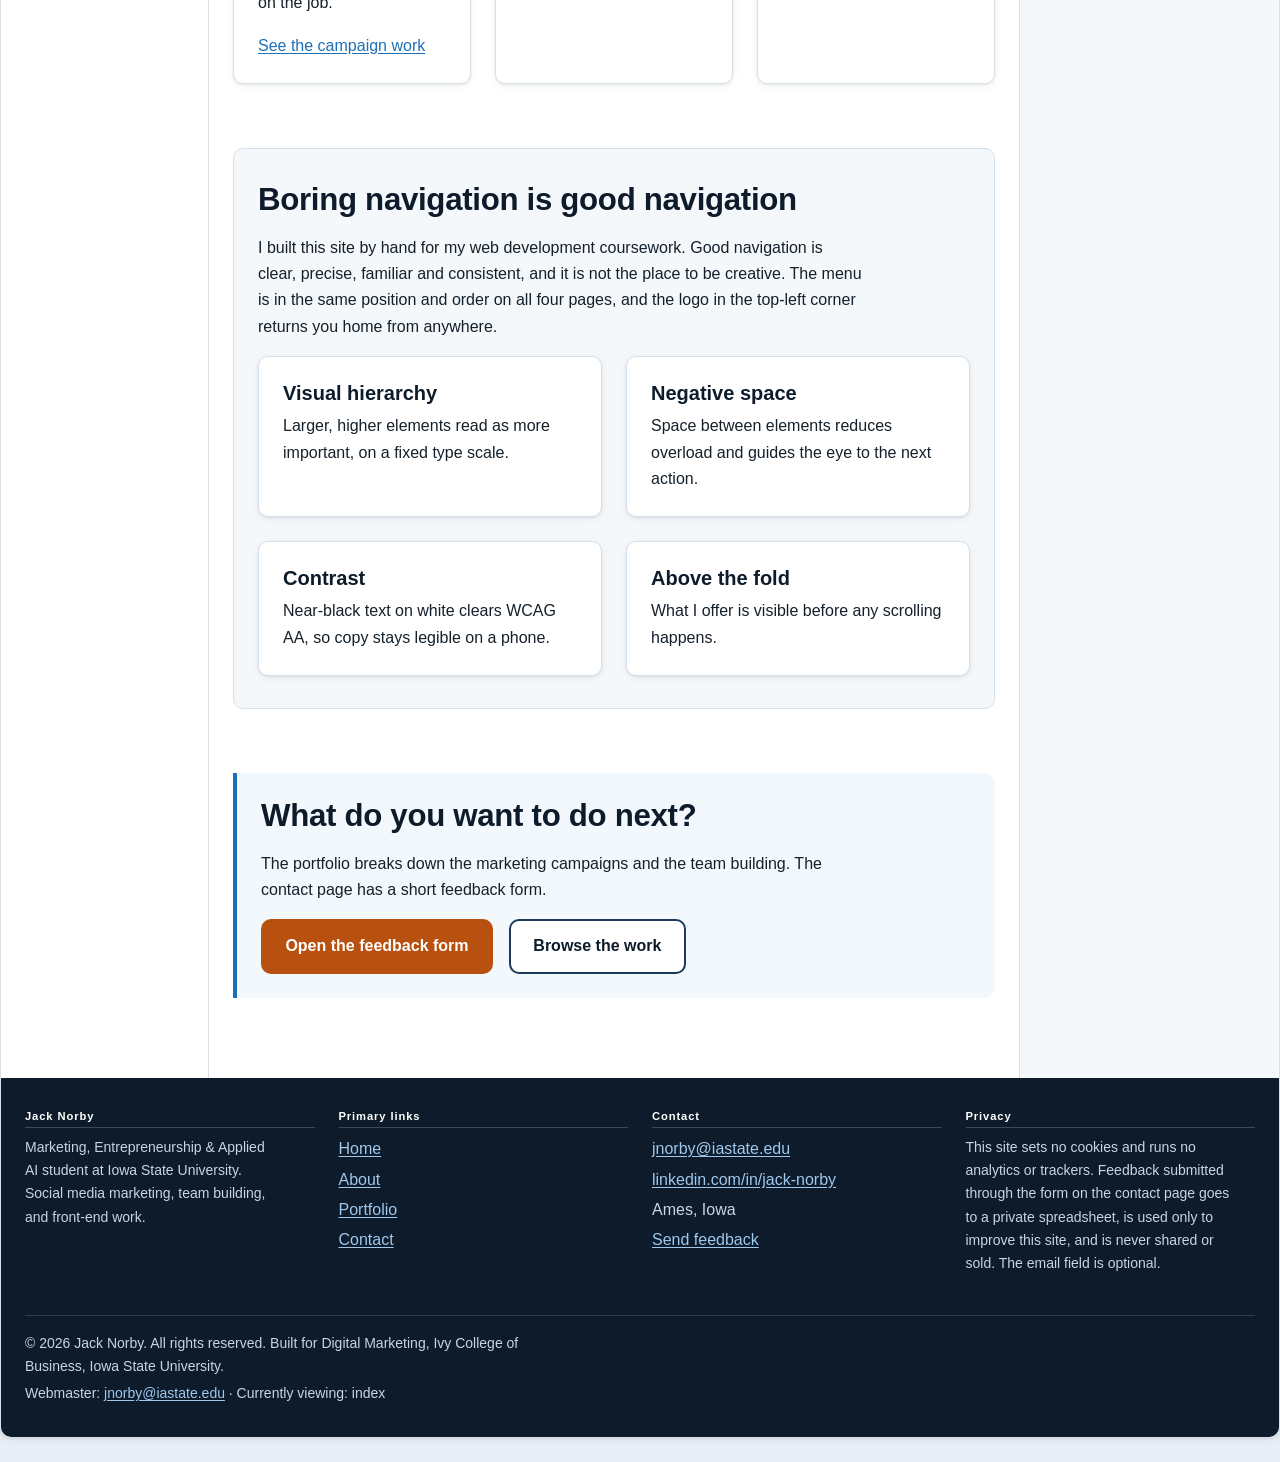
==== commit 235e869d: "Add files via upload" ====
--- a/index.html
+++ b/index.html
@@ -5,7 +5,7 @@
   <meta name="viewport" content="width=device-width, initial-scale=1.0">
   <meta name="description" content="Jack Norby — marketing student at Iowa State University. Social media marketing campaigns, team building, and hand-built web pages.">
   <title>Jack Norby | Marketing &amp; Entrepreneurship Student</title>
-  <link rel="icon" href="./images/favicon.svg" type="image/svg+xml">
+  <link rel="icon" href="./favicon.svg" type="image/svg+xml">
   <link rel="stylesheet" href="./styles.css">
 </head>
 <body>
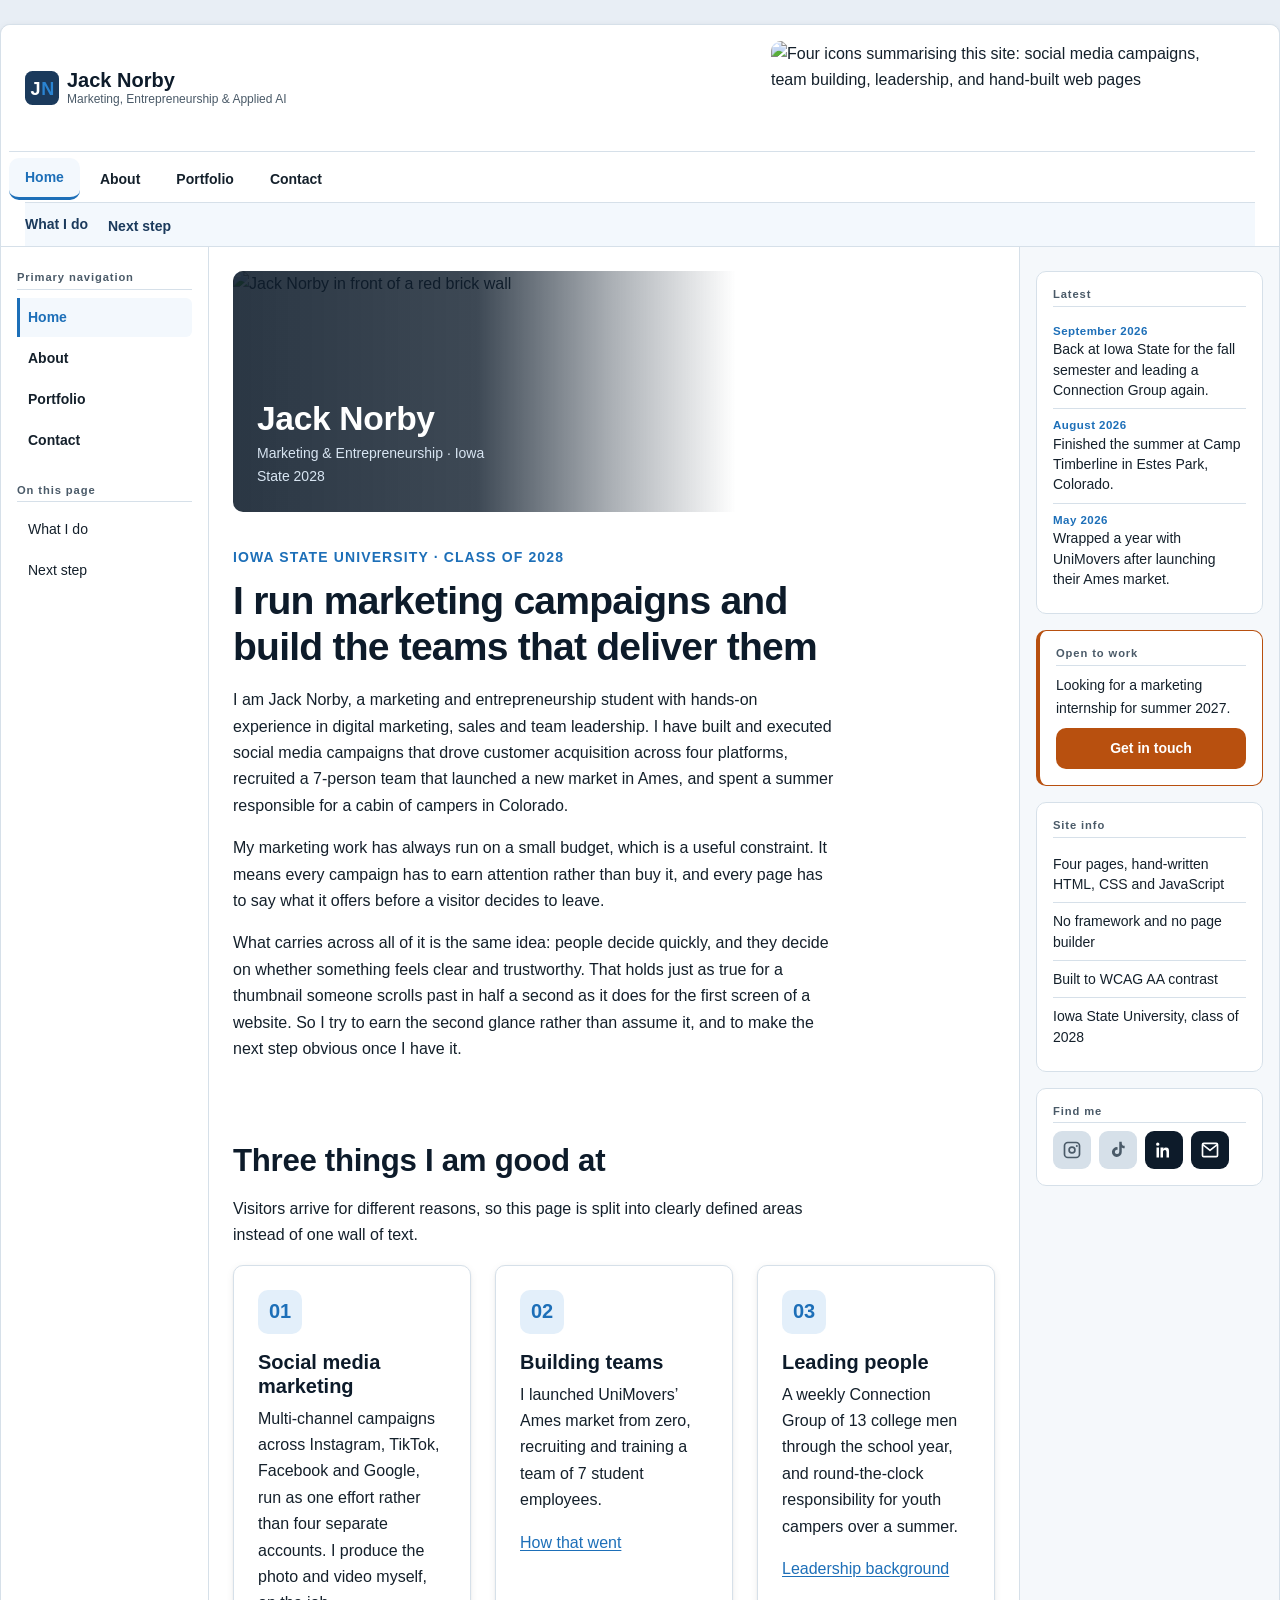
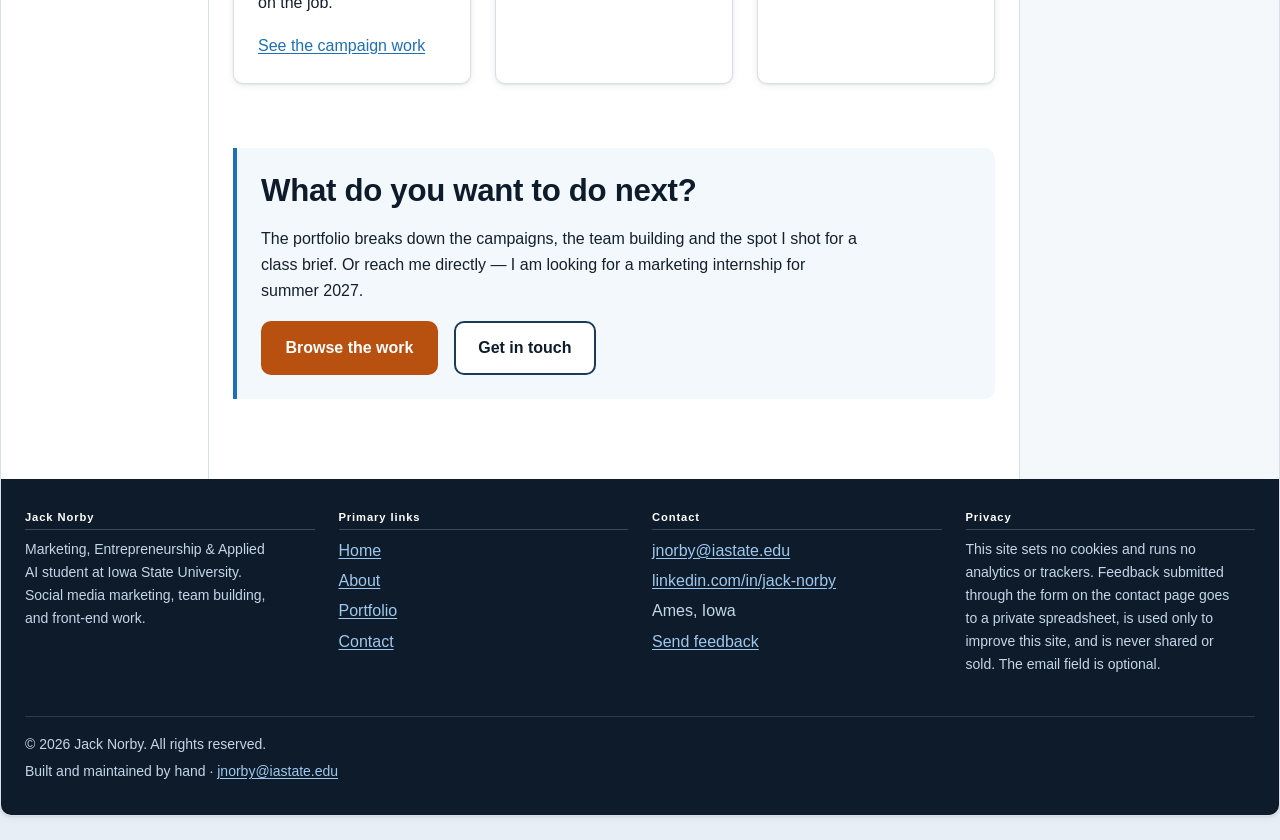
==== commit cdf7b830: "Add files via upload" ====
--- a/index.html
+++ b/index.html
@@ -120,49 +120,18 @@
             </div>
           </section>
 
-          <section class="section section--alt" id="principles">
-            <div class="wrap">
-              <h2>Boring navigation is good navigation</h2>
-              <p>
-                I built this site by hand for my web development coursework. Good
-                navigation is clear, precise, familiar and consistent, and it is not
-                the place to be creative. The menu is in the same position and order
-                on all four pages, and the logo in the top-left corner returns you
-                home from anywhere.
-              </p>
-
-              <div class="grid grid--2">
-                <div class="card">
-                  <h3>Visual hierarchy</h3>
-                  <p>Larger, higher elements read as more important, on a fixed type scale.</p>
-                </div>
-                <div class="card">
-                  <h3>Negative space</h3>
-                  <p>Space between elements reduces overload and guides the eye to the next action.</p>
-                </div>
-                <div class="card">
-                  <h3>Contrast</h3>
-                  <p>Near-black text on white clears WCAG AA, so copy stays legible on a phone.</p>
-                </div>
-                <div class="card">
-                  <h3>Above the fold</h3>
-                  <p>What I offer is visible before any scrolling happens.</p>
-                </div>
-              </div>
-            </div>
-          </section>
-
           <section class="section" id="next-step">
             <div class="wrap">
               <div class="callout">
                 <h2>What do you want to do next?</h2>
                 <p>
-                  The portfolio breaks down the marketing campaigns and the team
-                  building. The contact page has a short feedback form.
+                  The portfolio breaks down the campaigns, the team building and the
+                  spot I shot for a class brief. Or reach me directly &mdash; I am
+                  looking for a marketing internship for summer 2027.
                 </p>
                 <div class="btn-row">
-                  <a class="btn btn--primary" href="./contact.html">Open the feedback form</a>
-                  <a class="btn btn--secondary" href="./portfolio.html">Browse the work</a>
+                  <a class="btn btn--primary" href="./portfolio.html">Browse the work</a>
+                  <a class="btn btn--secondary" href="./contact.html">Get in touch</a>
                 </div>
               </div>
             </div>
--- a/styles.css
+++ b/styles.css
@@ -491,6 +491,10 @@
 @media (max-width: 720px) {
   .photo-row { grid-template-columns: minmax(0, 1fr); }
 }
+
+/* The two cards here differ a lot in length, so let them size to their own
+   content instead of stretching and leaving an empty block of white. */
+#education .grid--2 { align-items: start; }
 
 /* A single supporting photo inside a card. */
 .card__photo {
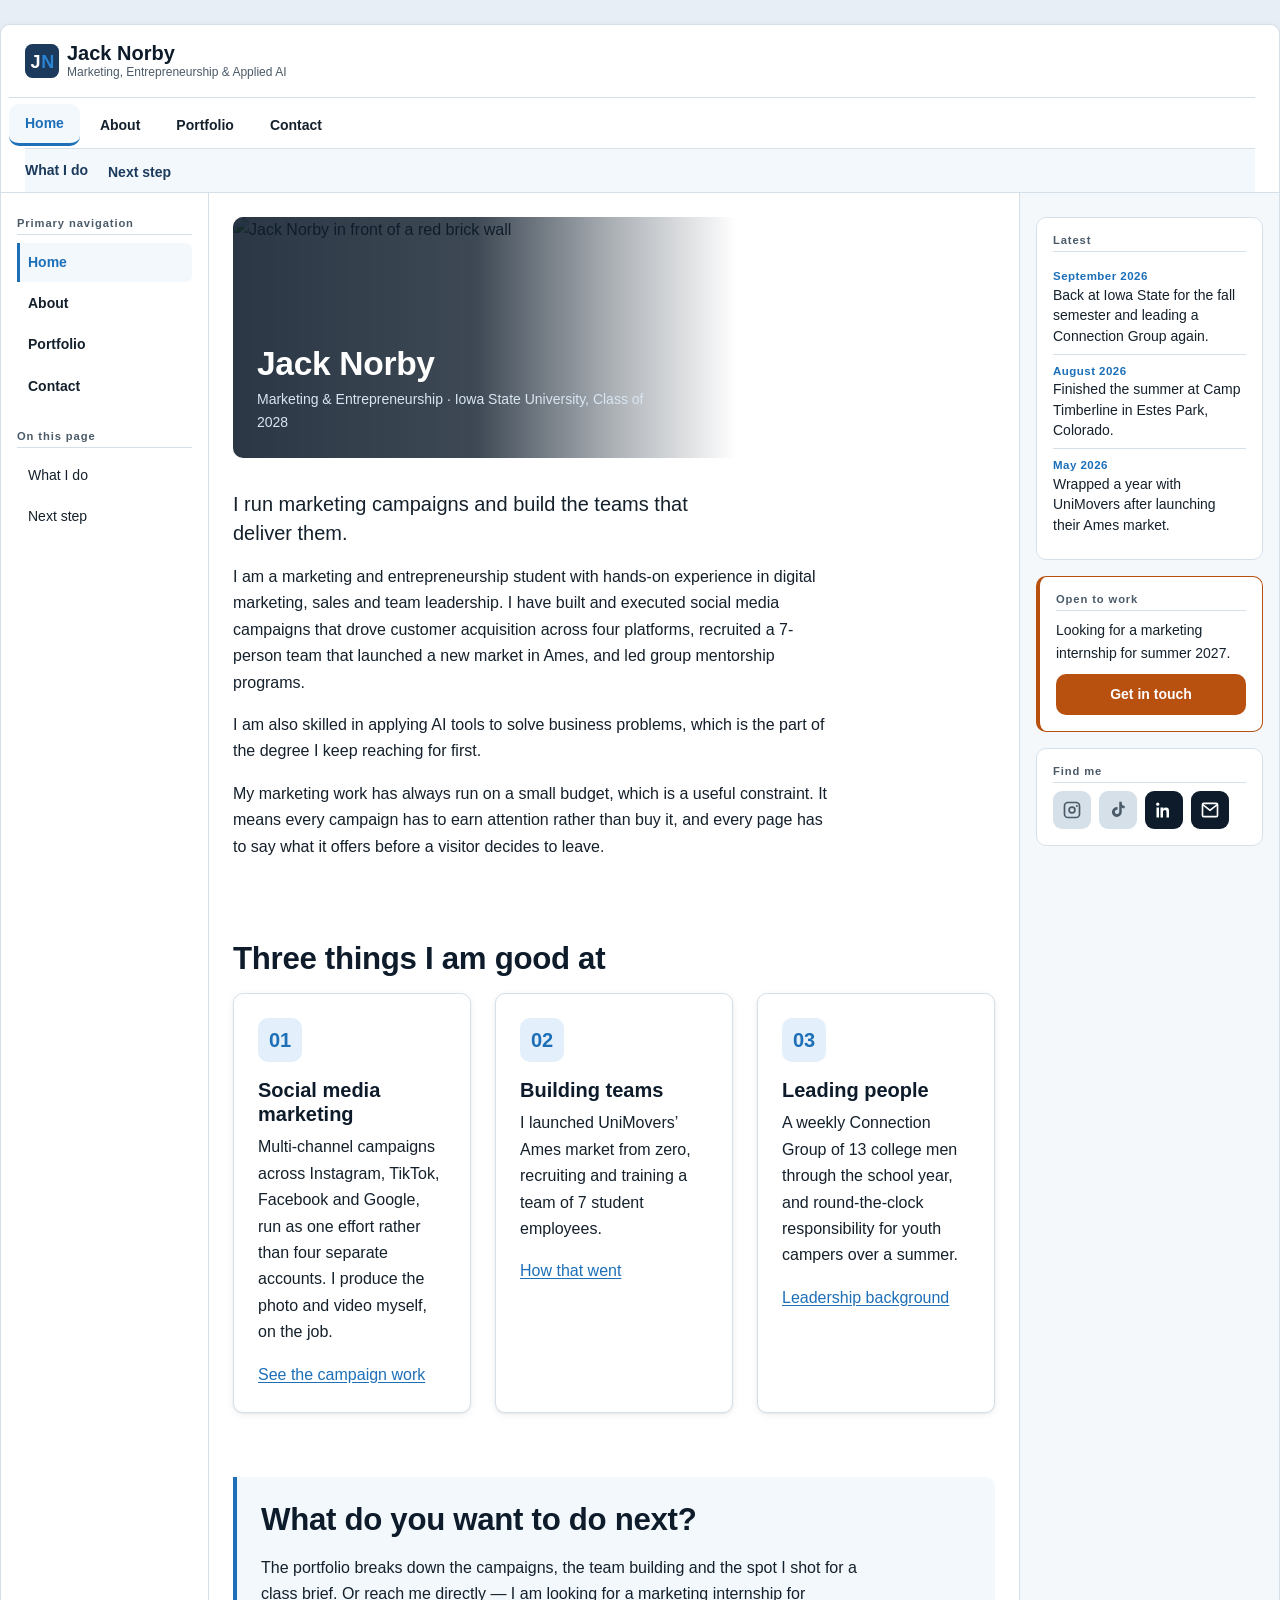
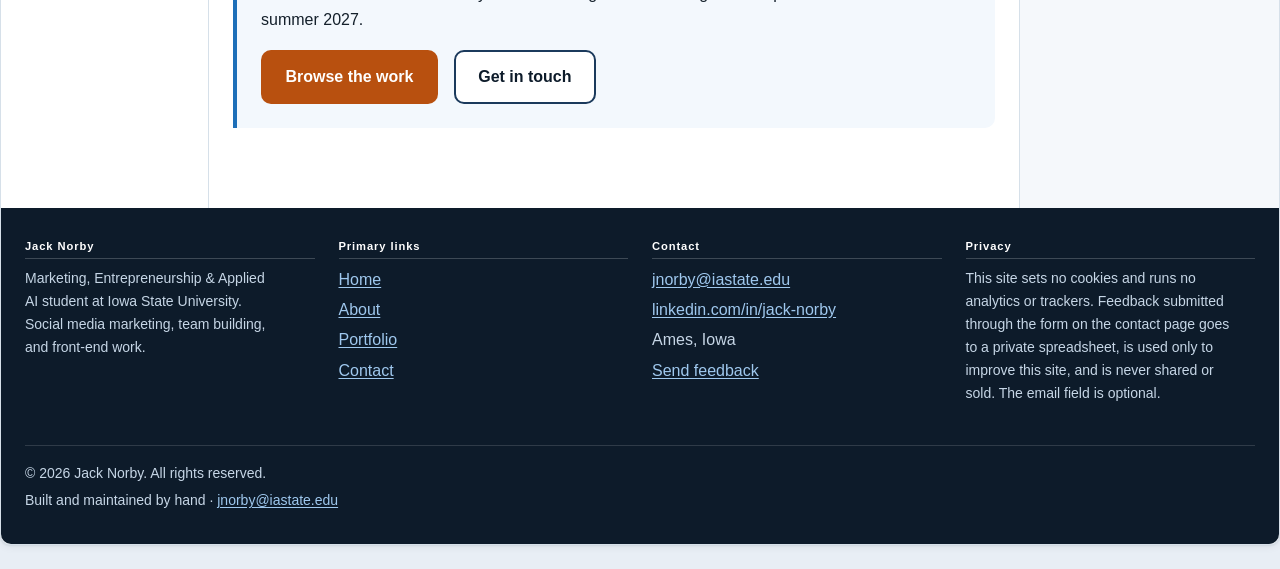
==== commit c4a325f1: "Add files via upload" ====
--- a/index.html
+++ b/index.html
@@ -42,47 +42,41 @@
                  alt="Jack Norby in front of a red brick wall"
                  width="724" height="302">
             <figcaption class="hero-image__caption">
-              <strong>Jack Norby</strong>
-              <span class="hero-image__sub">Marketing &amp; Entrepreneurship &middot; Iowa State 2028</span>
+              <h1>Jack Norby</h1>
+              <span class="hero-image__sub">Marketing &amp; Entrepreneurship &middot; Iowa State University, Class of 2028</span>
             </figcaption>
           </figure>
 
           <section class="section">
             <div class="wrap">
-              <span class="eyebrow">IOWA STATE UNIVERSITY &middot; CLASS OF 2028</span>
-              <h1>I run marketing campaigns and build the teams that deliver them</h1>
-              <p>
-                I am Jack Norby, a marketing and entrepreneurship student with
-                hands-on experience in digital marketing, sales and team
-                leadership. I have built and executed social media campaigns that
-                drove customer acquisition across four platforms, recruited a
-                7-person team that launched a new market in Ames, and spent a
-                summer responsible for a cabin of campers in Colorado.
-              </p>
-              <p>
-                My marketing work has always run on a small budget, which is a
-                useful constraint. It means every campaign has to earn attention
-                rather than buy it, and every page has to say what it offers before
-                a visitor decides to leave.
-              </p>
-              <p>
-                What carries across all of it is the same idea: people decide
-                quickly, and they decide on whether something feels clear and
-                trustworthy. That holds just as true for a thumbnail someone scrolls
-                past in half a second as it does for the first screen of a website.
-                So I try to earn the second glance rather than assume it, and to make
-                the next step obvious once I have it.
-              </p>
+              <div>
+                <p class="lede">
+                  I run marketing campaigns and build the teams that deliver them.
+                </p>
+                <p>
+                  I am a marketing and entrepreneurship student with hands-on
+                  experience in digital marketing, sales and team leadership. I have
+                  built and executed social media campaigns that drove customer
+                  acquisition across four platforms, recruited a 7-person team that
+                  launched a new market in Ames, and led group mentorship programs.
+                </p>
+                <p>
+                  I am also skilled in applying AI tools to solve business problems,
+                  which is the part of the degree I keep reaching for first.
+                </p>
+                <p>
+                  My marketing work has always run on a small budget, which is a
+                  useful constraint. It means every campaign has to earn attention
+                  rather than buy it, and every page has to say what it offers
+                  before a visitor decides to leave.
+                </p>
+              </div>
             </div>
           </section>
 
           <section class="section" id="what-i-do">
             <div class="wrap">
               <h2>Three things I am good at</h2>
-              <p>
-                Visitors arrive for different reasons, so this page is split into
-                clearly defined areas instead of one wall of text.
-              </p>
 
               <div class="grid grid--3">
                 <article class="card">
--- a/styles.css
+++ b/styles.css
@@ -428,6 +428,7 @@
 .prose h2:first-child { margin-top: 0; }
 
 .split { display: grid; grid-template-columns: 0.9fr 1.1fr; gap: var(--space-6); align-items: start; }
+
 
 .callout {
   background: var(--blue-050);
@@ -466,6 +467,13 @@
   background: var(--blue-600);
   border: 2px solid var(--surface);
 }
+.lede {
+  font-size: var(--step-1);
+  line-height: 1.45;
+  color: var(--ink);
+  max-width: 46ch;
+}
+
 .timeline time { display: block; font-size: var(--step--1); font-weight: bold; color: var(--blue-600); }
 
 /* Photo strip inside a timeline entry. Three across on desktop, stacking to
@@ -670,12 +678,17 @@
 
 /* ---------- Header: logo + informational graphics ---------- */
 .header-top {
-  display: grid;
-  grid-template-columns: auto minmax(0, 1fr) auto;
+  display: flex;
+  flex-wrap: wrap;
+  justify-content: space-between;
   align-items: center;
   gap: var(--space-4);
   padding-block: var(--space-3);
 }
+/* The brand must be allowed to shrink here, or its nowrap name plus the menu
+   button overflow a narrow phone. */
+.header-top .brand { flex: 1 1 auto; min-width: 0; }
+.header-top .brand__text { min-width: 0; }
 
 .brand__text { display: grid; }
 .brand__name { font-size: var(--step-1); line-height: 1.2; white-space: nowrap; }
@@ -830,14 +843,17 @@
   z-index: 1;
   left: 0;
   bottom: 0;
-  max-width: 40%;
+  max-width: 60%;
   padding: var(--space-4);
   margin: 0;
   color: #fff;
 }
 .hero-image__caption .eyebrow { color: #9fc8ee; margin-bottom: var(--space-1); }
-.hero-image__caption strong {
-  display: block;
+.hero-image__caption strong,
+.hero-image__caption h1 {
+  display: block;
+  margin: 0;
+  color: #fff;
   font-size: clamp(1.4rem, 0.9rem + 1.6vw, 2.1rem);
   line-height: 1.15;
   letter-spacing: -0.01em;
@@ -872,6 +888,7 @@
 }
 .col-mid .wrap { padding-inline: 0; max-width: none; }
 .col-mid .split { grid-template-columns: 1fr; gap: var(--space-4); }
+
 .col-mid .grid--3 { grid-template-columns: repeat(auto-fit, minmax(210px, 1fr)); }
 .col-mid .grid--2 { grid-template-columns: repeat(auto-fit, minmax(240px, 1fr)); }
 
@@ -911,8 +928,7 @@
   .col-right { padding: var(--space-3); }
   .col-sticky--rail { grid-template-columns: minmax(0, 1fr); }
 
-  .header-top { grid-template-columns: auto auto; row-gap: var(--space-2); }
-  .header-graphic { grid-column: 1 / -1; justify-self: stretch; max-width: none; }
+  .header-top { row-gap: var(--space-2); }
   .subnav__list { padding-block: var(--space-2); }
   .col-mid .section--alt { padding-inline: var(--space-3); }
 
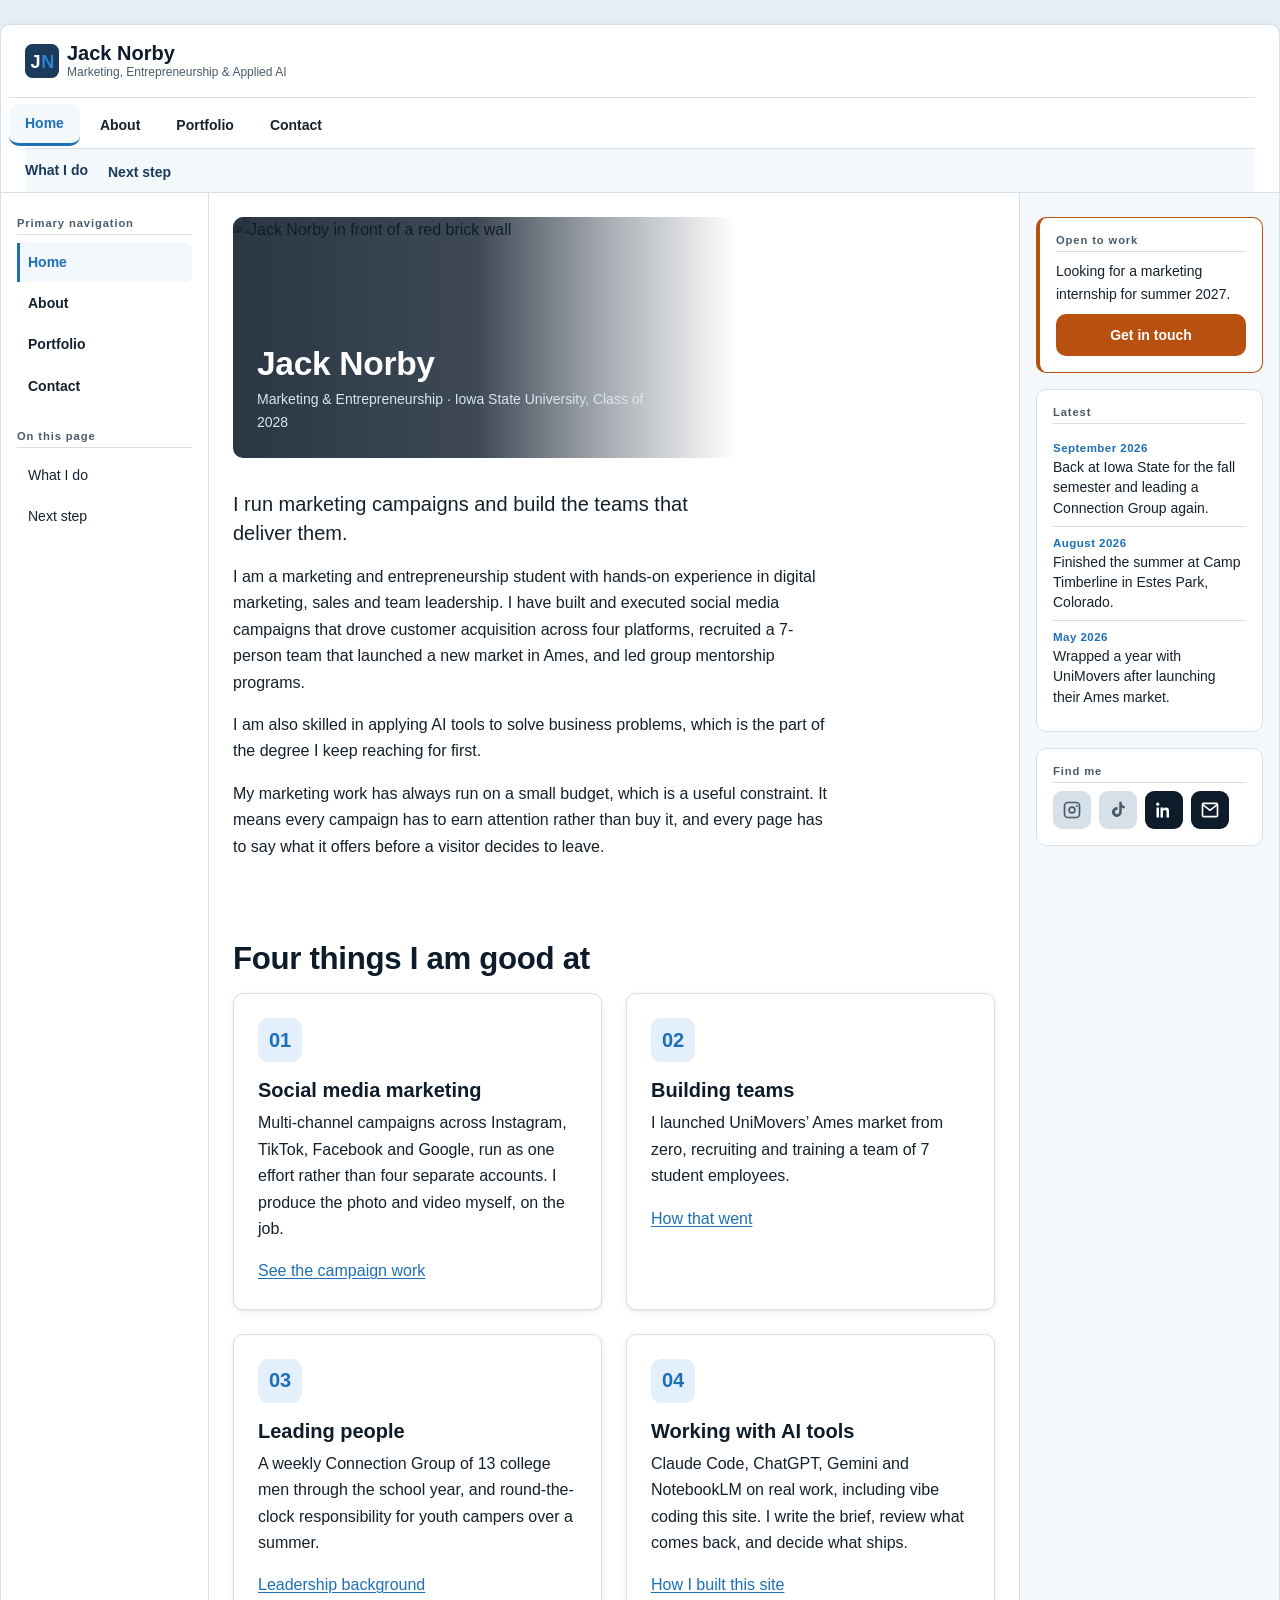
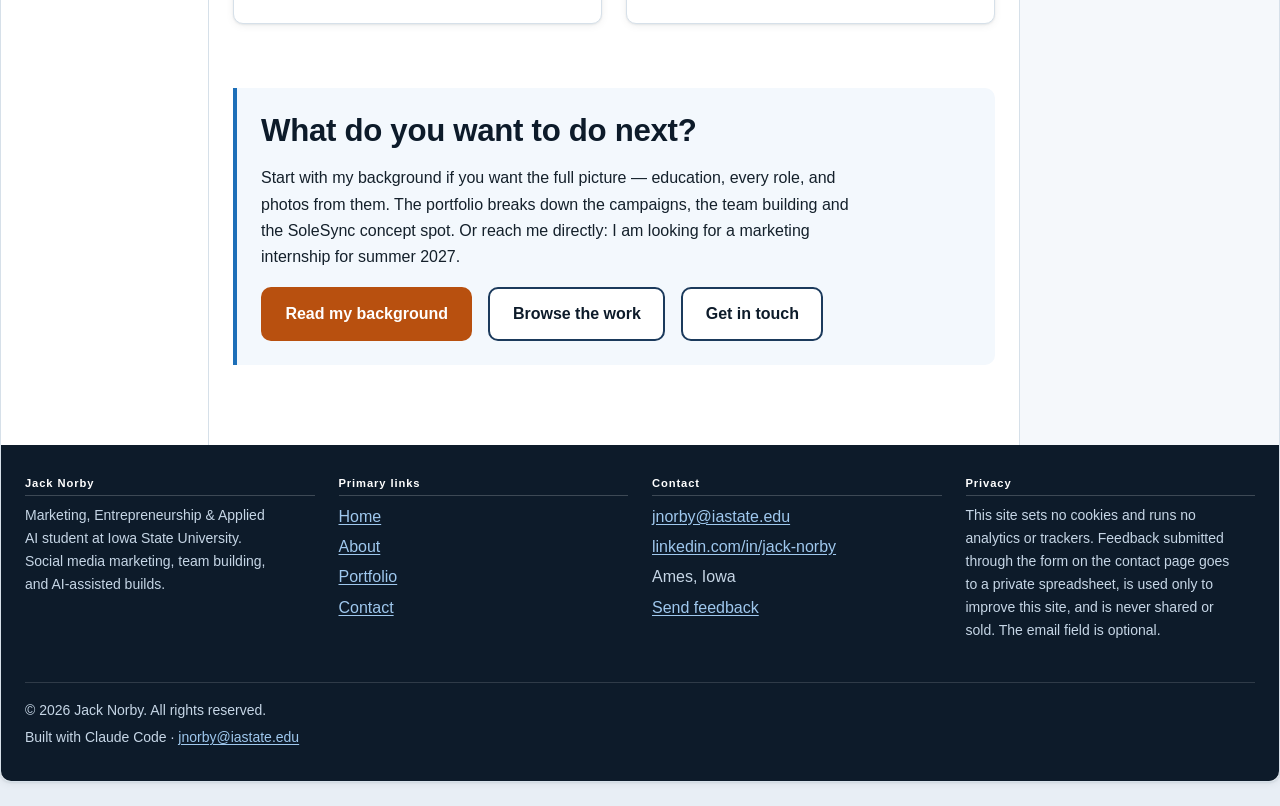
==== commit 9eaeb032: "Add files via upload" ====
--- a/index.html
+++ b/index.html
@@ -76,9 +76,9 @@
 
           <section class="section" id="what-i-do">
             <div class="wrap">
-              <h2>Three things I am good at</h2>
+              <h2>Four things I am good at</h2>
 
-              <div class="grid grid--3">
+              <div class="grid grid--2">
                 <article class="card">
                   <div class="card__icon" aria-hidden="true">01</div>
                   <h3>Social media marketing</h3>
@@ -110,6 +110,17 @@
                   </p>
                   <p><a href="./about.html">Leadership background</a></p>
                 </article>
+
+                <article class="card">
+                  <div class="card__icon" aria-hidden="true">04</div>
+                  <h3>Working with AI tools</h3>
+                  <p>
+                    Claude Code, ChatGPT, Gemini and NotebookLM on real work,
+                    including vibe coding this site. I write the brief, review what
+                    comes back, and decide what ships.
+                  </p>
+                  <p><a href="./portfolio.html#work">How I built this site</a></p>
+                </article>
               </div>
             </div>
           </section>
@@ -119,12 +130,15 @@
               <div class="callout">
                 <h2>What do you want to do next?</h2>
                 <p>
-                  The portfolio breaks down the campaigns, the team building and the
-                  spot I shot for a class brief. Or reach me directly &mdash; I am
-                  looking for a marketing internship for summer 2027.
+                  Start with my background if you want the full picture &mdash;
+                  education, every role, and photos from them. The portfolio breaks
+                  down the campaigns, the team building and the SoleSync concept
+                  spot. Or reach me directly: I am looking for a marketing
+                  internship for summer 2027.
                 </p>
                 <div class="btn-row">
-                  <a class="btn btn--primary" href="./portfolio.html">Browse the work</a>
+                  <a class="btn btn--primary" href="./about.html">Read my background</a>
+                  <a class="btn btn--secondary" href="./portfolio.html">Browse the work</a>
                   <a class="btn btn--secondary" href="./contact.html">Get in touch</a>
                 </div>
               </div>
